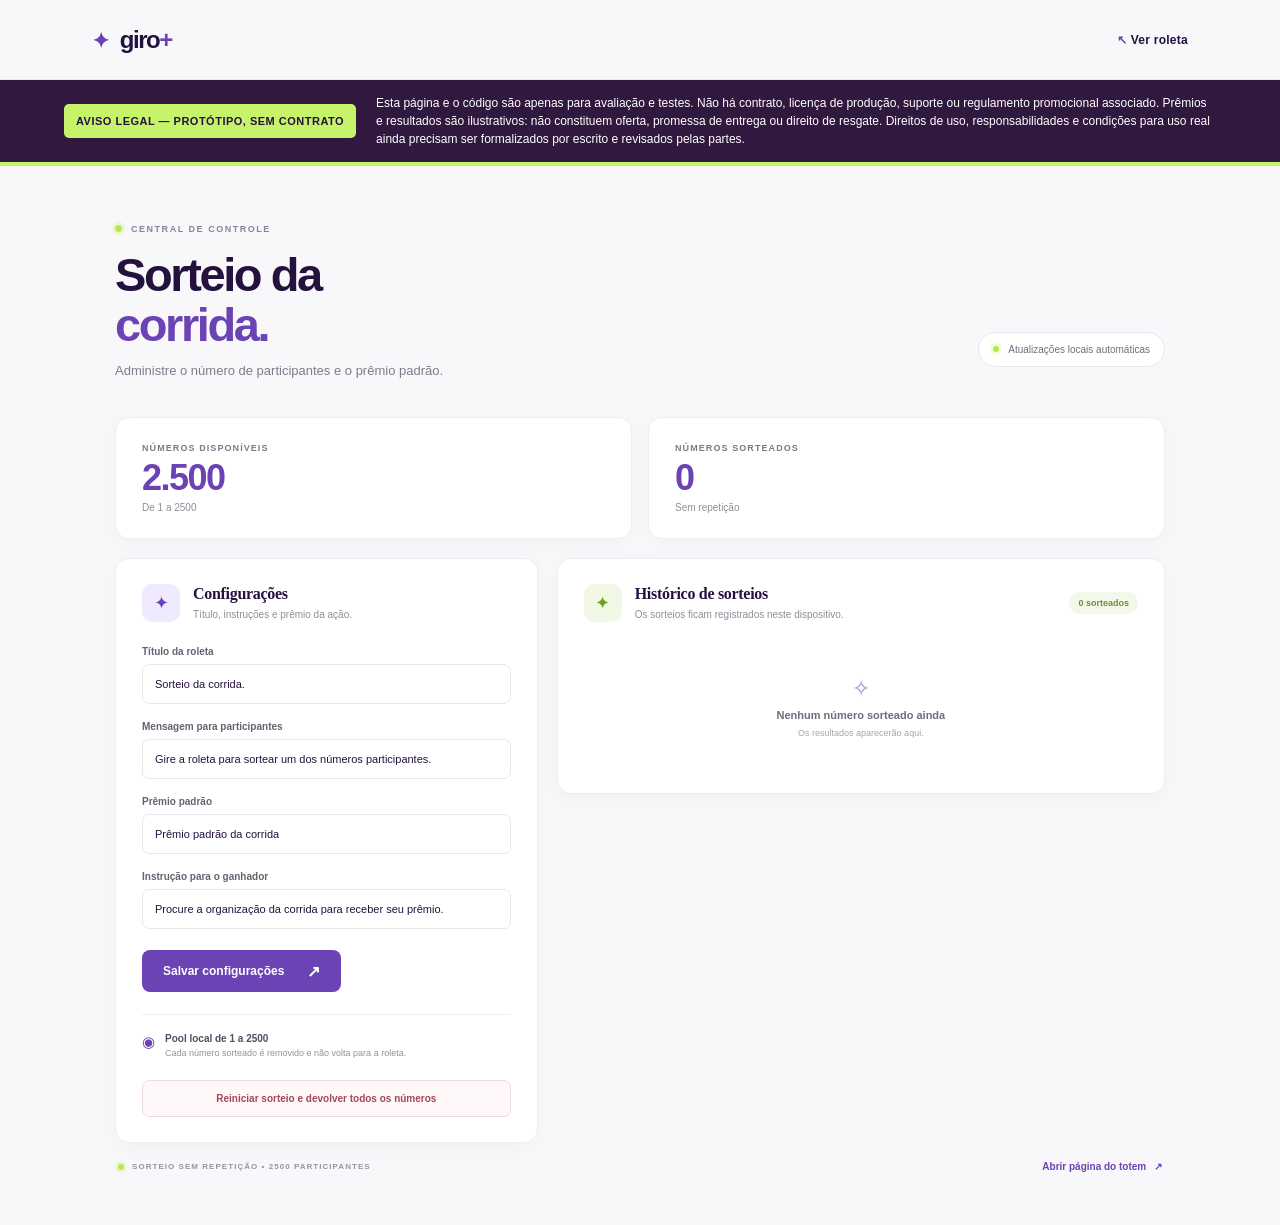
==== admin.html @ d80c9647 "working dir" ====
<!doctype html>
<html lang="pt-BR"><head><meta charset="utf-8"><meta name="viewport" content="width=device-width,initial-scale=1"><meta name="theme-color" content="#24123e"><title>Admin - Giro+</title><link rel="stylesheet" href="style.css"><link rel="stylesheet" href="legal.css"><link rel="stylesheet" href="raffle.css"></head>
<body class="admin-page"><header class="topbar"><a class="brand" href="index.html"><span class="brand-mark">&#10022;</span> giro<span class="brand-light">+</span></a><a class="admin-link" href="index.html"><span>&#8598;</span> Ver roleta</a></header>
<aside class="prototype-legal" role="note"><strong class="legal-badge">AVISO LEGAL &mdash; PROT&Oacute;TIPO, SEM CONTRATO</strong><p>Esta p&aacute;gina e o c&oacute;digo s&atilde;o apenas para avalia&ccedil;&atilde;o e testes. N&atilde;o h&aacute; contrato, licen&ccedil;a de produ&ccedil;&atilde;o, suporte ou regulamento promocional associado. Pr&ecirc;mios e resultados s&atilde;o ilustrativos: n&atilde;o constituem oferta, promessa de entrega ou direito de resgate. Direitos de uso, responsabilidades e condi&ccedil;&otilde;es para uso real ainda precisam ser formalizados por escrito e revisados pelas partes.</p></aside>
<main class="admin-shell"><section class="admin-heading"><div><span class="eyebrow"><i></i> CENTRAL DE CONTROLE</span><h1>Sorteio da<br><em>corrida.</em></h1><p>Administre o n&uacute;mero de participantes e o pr&ecirc;mio padr&atilde;o.</p></div><div class="live-pill"><i></i> Atualiza&ccedil;&otilde;es locais autom&aacute;ticas</div></section>
<div class="raffle-stats"><section class="panel stat-card"><span>N&Uacute;MEROS DISPON&Iacute;VEIS</span><b id="remainingCount">2500</b><small>De 1 a 2500</small></section><section class="panel stat-card"><span>N&Uacute;MEROS SORTEADOS</span><b id="drawnCount">0</b><small>Sem repeti&ccedil;&atilde;o</small></section></div>
<div class="admin-grid"><section class="panel settings-panel"><div class="panel-title"><div class="panel-icon">&#10022;</div><div><h2>Configura&ccedil;&otilde;es</h2><p>T&iacute;tulo, instru&ccedil;&otilde;es e pr&ecirc;mio da a&ccedil;&atilde;o.</p></div></div><form id="settingsForm" class="settings-form"><label>T&iacute;tulo da roleta<input id="titleInput" maxlength="64"></label><label>Mensagem para participantes<input id="subtitleInput" maxlength="110"></label><label>Pr&ecirc;mio padr&atilde;o<input id="prizeNameInput" maxlength="64" placeholder="Ex.: Pr&ecirc;mio da corrida"></label><label>Instru&ccedil;&atilde;o para o ganhador<input id="prizeDescriptionInput" maxlength="130" placeholder="Ex.: Procure a organiza&ccedil;&atilde;o para retirar o pr&ecirc;mio"></label><button class="button button-purple" type="submit">Salvar configura&ccedil;&otilde;es <span>&#8599;</span></button></form><div class="offline-note"><span>&#9673;</span><div><b>Pool local de 1 a 2500</b><small>Cada n&uacute;mero sorteado &eacute; removido e n&atilde;o volta para a roleta.</small></div></div><button id="resetDraw" class="reset-draw" type="button">Reiniciar sorteio e devolver todos os n&uacute;meros</button></section>
<section class="panel history-panel"><div class="panel-title"><div class="panel-icon lime-icon">&#10022;</div><div><h2>Hist&oacute;rico de sorteios</h2><p>Os sorteios ficam registrados neste dispositivo.</p></div><span id="historyCount" class="count-chip">0 sorteados</span></div><div id="winnerHistory" class="winner-history"></div><div id="emptyHistory" class="empty-state"><span>&#10023;</span><b>Nenhum n&uacute;mero sorteado ainda</b><small>Os resultados aparecer&atilde;o aqui.</small></div></section></div>
<section class="admin-bottom"><span><i></i> SORTEIO SEM REPETI&Ccedil;&Atilde;O &bull; 2500 PARTICIPANTES</span><a href="index.html">Abrir p&aacute;gina do totem <b>&#8599;</b></a></section></main><script src="app.js"></script></body></html>
---- style.css ----
:root{--ink:#24123e;--purple:#6b43b5;--lilac:#d8c7ff;--lime:#c7f36b;--paper:#faf9fc;--muted:#878091;--line:#edeaf2}*{box-sizing:border-box}body{margin:0;background:var(--paper);color:var(--ink);font-family:'DM Sans',Arial,sans-serif}.topbar{height:80px;padding:0 7.2%;display:flex;align-items:center;justify-content:space-between;border-bottom:1px solid rgba(36,18,62,.07);position:relative;z-index:2}.brand{text-decoration:none;color:var(--ink);font:800 24px Manrope,sans-serif;letter-spacing:-1.5px}.brand-mark{color:var(--purple);font-size:21px;margin-right:6px}.brand-light{color:var(--purple)}.admin-link{font-size:12px;font-weight:700;letter-spacing:.02em;color:var(--ink);text-decoration:none}.admin-link span{color:var(--purple);margin-left:5px}.wheel-page{min-height:100vh;background:radial-gradient(ellipse at 77% 53%,#f1eaff 0,rgba(241,234,255,.36) 27%,transparent 54%),#faf9fc}.wheel-layout{max-width:1200px;margin:0 auto;min-height:calc(100vh - 140px);padding:48px 7.2% 42px;display:grid;grid-template-columns: .85fr 1.15fr;align-items:center;gap:35px}.wheel-copy{padding-bottom:15px}.eyebrow{display:inline-flex;align-items:center;gap:9px;color:#8d819f;font-size:9px;font-weight:700;letter-spacing:.17em}.eyebrow i,.admin-bottom i,.live-pill i{display:inline-block;width:7px;height:7px;border-radius:50%;background:#b7e84f;box-shadow:0 0 0 3px rgba(199,243,107,.25)}h1,h2,p{margin-top:0}.wheel-copy h1,.admin-heading h1{font:600 clamp(47px,5.2vw,68px)/1.06 Manrope,sans-serif;letter-spacing:-3.6px;margin:23px 0 17px}.wheel-copy h1 em,.admin-heading h1 em{font-style:normal;color:var(--purple)}.wheel-copy>p,.admin-heading p{color:#817b8a;font-size:14px;line-height:1.7;margin:0 0 30px}.wheel-cta{display:flex;align-items:center;gap:16px;flex-wrap:wrap}.button{height:49px;padding:0 21px;border:0;border-radius:8px;font:700 12px 'DM Sans',sans-serif;display:inline-flex;align-items:center;justify-content:center;gap:23px;cursor:pointer;transition:transform .18s,box-shadow .18s}.button:hover{transform:translateY(-2px);box-shadow:0 8px 20px #24123e1c}.button:disabled{opacity:.55;cursor:wait;transform:none}.button span{font-size:16px}.button-lime{background:var(--lime);color:var(--ink)}.button-purple{background:var(--purple);color:white}.button-dark{background:var(--ink);color:white}.prize-count{font-size:11px;color:#918a9a}.event-note{display:flex;align-items:center;gap:12px;margin-top:53px;color:#817b8a;font-size:11px;line-height:1.7}.event-note strong{color:var(--ink);font-weight:700}.note-icon{width:34px;height:34px;background:#eee7fc;color:var(--purple);border-radius:10px;display:grid;place-items:center;font-size:17px}.wheel-stage{display:flex;align-items:center;flex-direction:column;position:relative}.wheel-glow{position:absolute;width:min(90%,470px);aspect-ratio:1;border-radius:50%;background:#d6c3ff52;filter:blur(32px);top:6%;}.wheel-frame{position:relative;width:min(100%,460px);aspect-ratio:1;padding:16px;border-radius:50%;background:white;box-shadow:0 25px 65px #42246d20,0 0 0 1px #ece4f8;z-index:1}.wheel-frame:before{content:'';position:absolute;inset:7px;border:1px solid #e8ddfb;border-radius:50%;pointer-events:none}.wheel-frame svg{height:100%;width:100%;border-radius:50%;transition:transform 5.4s cubic-bezier(.12,.73,.08,1)}.wheel-pointer{position:absolute;z-index:2;top:-2px;left:50%;transform:translateX(-50%);width:0;height:0;border-left:14px solid transparent;border-right:14px solid transparent;border-top:36px solid var(--lime);filter:drop-shadow(0 3px 2px #421c5830)}.wheel-hub{position:absolute;z-index:2;top:50%;left:50%;transform:translate(-50%,-50%);width:73px;height:73px;border-radius:50%;background:white;box-shadow:0 3px 15px #24123e2b;display:flex;align-items:center;justify-content:center;font:800 18px Manrope;letter-spacing:-1px}.wheel-hub b{color:var(--purple)}.wheel-caption{display:flex;align-items:center;gap:12px;margin-top:22px;color:#988ea6;font-size:8px;letter-spacing:.15em;font-weight:700}.caption-line{height:1px;width:29px;background:#dcd3e8}.footer{height:60px;padding:0 7.2%;display:flex;align-items:center;justify-content:space-between;border-top:1px solid #eeeaf3;color:#9a93a2;font-size:8px;font-weight:700;letter-spacing:.13em}.footer b{color:var(--purple);font-size:12px;margin:0 4px}.result-dialog{width:min(410px,calc(100% - 32px));border:0;border-radius:18px;padding:39px;text-align:center;color:var(--ink);box-shadow:0 25px 100px #24123e42;overflow:visible}.result-dialog::backdrop{background:#211136a8;backdrop-filter:blur(5px)}.result-dialog .eyebrow{justify-content:center}.dialog-close{position:absolute;right:14px;top:12px;border:0;background:transparent;font-size:25px;color:#93899f;cursor:pointer}.result-image{height:115px;width:150px;margin:24px auto 13px;border-radius:15px;background:#f2ecfb center/cover no-repeat;display:grid;place-items:center;color:var(--purple);font-size:34px}.result-dialog h2{font:800 28px Manrope;letter-spacing:-1px;margin:0 0 8px}.result-dialog p{color:#817b8a;font-size:13px;line-height:1.6;margin:0 0 20px}.winner-mark{position:absolute;top:91px;right:90px;color:#a77cf1}.admin-page{background:#f8f7fa;min-height:100vh}.admin-shell{max-width:1120px;margin:0 auto;padding:52px 35px 35px}.admin-heading{display:flex;align-items:flex-end;justify-content:space-between;margin-bottom:35px}.admin-heading h1{font-size:47px;margin:14px 0 10px;letter-spacing:-2.4px}.admin-heading p{margin-bottom:0;font-size:13px}.live-pill{margin-bottom:15px;border:1px solid #e9e5ef;background:white;padding:11px 14px;border-radius:30px;color:#726b7b;font-size:10px;display:flex;align-items:center;gap:9px}.live-pill i{width:6px;height:6px}.admin-grid{display:grid;grid-template-columns:.82fr 1.18fr;gap:19px;align-items:start}.panel{background:white;border:1px solid #efedf2;border-radius:14px;padding:25px 26px;box-shadow:0 5px 20px #29164908}.panel-title{display:flex;align-items:center;gap:13px;margin-bottom:24px}.panel-icon{height:38px;width:38px;display:grid;place-items:center;border-radius:10px;background:#f0eafe;color:var(--purple);font-size:18px}.lime-icon{background:#f2f8e6;color:#739f26}.panel-title h2{font:700 16px Manrope;margin:0 0 4px;letter-spacing:-.3px}.panel-title p{font-size:10px;color:#928c99;margin:0;line-height:1.5}.settings-form,.prize-form{display:flex;flex-direction:column;gap:16px}.settings-form label,.prize-form label{display:flex;flex-direction:column;gap:7px;color:#686170;font-size:10px;font-weight:700}.settings-form input,.prize-form input:not([type=file]){width:100%;height:40px;border:1px solid #e9e6ed;border-radius:7px;padding:0 12px;color:var(--ink);font:500 11px 'DM Sans',sans-serif;outline:none;background:white}.settings-form input:focus,.prize-form input:focus{border-color:#a889dc;box-shadow:0 0 0 3px #6b43b514}.settings-form .button{margin-top:4px;width:max-content;height:42px}.offline-note{border-top:1px solid #f0edf3;margin-top:22px;padding-top:18px;display:flex;gap:10px;color:var(--purple);font-size:15px}.offline-note div{display:flex;flex-direction:column;gap:4px}.offline-note b{font-size:10px;color:#554d61}.offline-note small{font-size:9px;color:#96909d}.prizes-title{margin-bottom:20px}.count-chip{margin-left:auto;padding:6px 9px;background:#f4f8eb;border-radius:20px;color:#718b38;font-size:9px;font-weight:700;white-space:nowrap}.prize-form{padding:17px;background:#faf9fc;border:1px solid #f0edf4;border-radius:10px;gap:12px}.form-row{display:grid;grid-template-columns:1fr 90px;gap:12px}.prize-form input:not([type=file]){height:36px;background:white}.image-row{display:flex;align-items:center;gap:12px}.image-picker{height:49px;flex:1;border:1px dashed #dcd5e6;border-radius:7px;padding:0 11px;flex-direction:row!important;align-items:center;cursor:pointer}.image-picker input{position:absolute;width:1px;height:1px;opacity:0}.upload-icon{height:27px;width:27px;border-radius:7px;background:#efe9fa;display:grid;place-items:center;color:var(--purple);font-size:15px}.image-picker span:last-child{display:flex;flex-direction:column;gap:3px}.image-picker b{font-size:9px;color:#5e5668}.image-picker small{font-size:8px;color:#9b95a1;font-weight:400}.image-preview{width:50px;height:49px;border-radius:7px;background:#f0eafe center/cover;display:grid;place-items:center;color:var(--purple);font-size:18px}.prize-form>.button{height:40px;width:max-content;font-size:10px}.prize-list{margin-top:8px}.prize-row{display:flex;align-items:center;gap:12px;padding:13px 1px;border-bottom:1px solid #f0edf2}.prize-thumb{width:42px;height:42px;border-radius:9px;flex:none;display:grid;place-items:center;background:#f1ebfa center/cover;color:var(--purple);font-size:17px}.prize-info{min-width:0;flex:1}.prize-info b{display:block;font-size:11px;color:#383043;white-space:nowrap;overflow:hidden;text-overflow:ellipsis}.prize-info small{display:block;color:#938d9a;font-size:9px;margin-top:4px;white-space:nowrap;overflow:hidden;text-overflow:ellipsis}.stock-control{display:flex;align-items:center;gap:7px;color:#706a77;font-size:10px}.stock-control button,.delete-prize{border:0;background:#f4f1f7;color:#6b43b5;border-radius:6px;width:24px;height:24px;font-weight:700;cursor:pointer}.delete-prize{margin-left:7px;color:#a38ea8;background:transparent;font-size:15px}.empty-state{padding:30px 10px;display:flex;flex-direction:column;align-items:center;gap:7px;color:#aaa2b1}.empty-state span{font-size:22px;color:#a88ad8}.empty-state b{font-size:11px;color:#716a7b}.empty-state small{font-size:9px}.admin-bottom{display:flex;justify-content:space-between;padding:18px 3px;color:#9a93a2;font-size:8px;letter-spacing:.13em;font-weight:700}.admin-bottom span{display:flex;align-items:center;gap:8px}.admin-bottom i{width:6px;height:6px}.admin-bottom a{font-size:10px;letter-spacing:0;text-decoration:none;color:var(--purple)}.admin-bottom b{margin-left:5px}
.form-actions{display:flex;align-items:center;gap:13px}.cancel-edit{border:0;background:transparent;color:#82798c;font:600 10px 'DM Sans',sans-serif;cursor:pointer}.prize-row .edit-prize{border:0;background:#f4f1f7;color:#6b43b5;border-radius:6px;padding:6px 8px;font:600 9px 'DM Sans',sans-serif;cursor:pointer}
@media(max-width:800px){.topbar{height:67px;padding:0 22px}.wheel-layout{grid-template-columns:1fr;padding:44px 24px 35px;gap:28px}.wheel-copy{text-align:center}.wheel-copy h1{font-size:52px;margin:17px 0 12px}.wheel-copy>p{margin-bottom:21px}.wheel-cta{justify-content:center}.event-note{justify-content:center;margin-top:22px}.wheel-frame{width:min(88vw,410px)}.wheel-stage{order:2}.footer{padding:0 22px}.admin-shell{padding:36px 20px 25px}.admin-heading{align-items:flex-start;flex-direction:column;gap:13px}.admin-heading h1{font-size:43px}.live-pill{margin:0}.admin-grid{grid-template-columns:1fr}.settings-panel,.prizes-panel{padding:21px}.admin-bottom{gap:15px;align-items:flex-start;flex-direction:column}}@media(max-width:420px){.wheel-copy h1{font-size:44px}.wheel-frame{padding:12px}.wheel-caption{font-size:7px;gap:7px}.wheel-caption .caption-line{width:18px}.prizes-title{flex-wrap:wrap}.count-chip{margin-left:auto}}
---- legal.css ----
.prototype-legal {
  position: relative;
  z-index: 5;
  display: grid;
  grid-template-columns: max-content minmax(0, 1fr);
  align-items: center;
  gap: 14px 20px;
  padding: 14px clamp(18px, 5vw, 72px);
  border-bottom: 4px solid #c7f36b;
  background: #30183f;
  color: #fff;
  font: 500 12px/1.5 Arial, sans-serif;
}

.prototype-legal .legal-badge {
  padding: 9px 12px;
  border-radius: 5px;
  background: #c7f36b;
  color: #24123e;
  font-size: 11px;
  font-weight: 800;
  letter-spacing: .045em;
  white-space: nowrap;
}

.prototype-legal p {
  max-width: 1450px;
  margin: 0;
}

.wheel-page .wheel-layout {
  min-height: 0;
}

@media (max-width: 800px) {
  .prototype-legal {
    grid-template-columns: 1fr;
    gap: 7px;
    padding: 10px 14px;
    font-size: 11px;
    line-height: 1.35;
  }

  .prototype-legal .legal-badge {
    justify-self: start;
    padding: 6px 9px;
    font-size: 10px;
  }
}
---- raffle.css ----
.raffle-stats {
  display: grid;
  grid-template-columns: repeat(2, minmax(0, 1fr));
  gap: 16px;
  margin-bottom: 19px;
}

.stat-card {
  display: flex;
  min-height: 122px;
  flex-direction: column;
  align-items: flex-start;
  justify-content: center;
  gap: 5px;
}

.stat-card > span {
  color: #80788a;
  font-size: 9px;
  font-weight: 800;
  letter-spacing: .12em;
}

.stat-card > b {
  color: #6b43b5;
  font: 800 36px/1.1 Manrope, Arial, sans-serif;
  letter-spacing: -1.5px;
}

.stat-card > small {
  color: #928c99;
  font-size: 10px;
}

.settings-form label {
  margin-bottom: 1px;
}

.reset-draw {
  width: 100%;
  margin-top: 22px;
  padding: 12px;
  border: 1px solid #eedbdf;
  border-radius: 7px;
  background: #fff8f8;
  color: #a3475a;
  font: 700 10px 'DM Sans', Arial, sans-serif;
  cursor: pointer;
}

.winner-history {
  max-height: 430px;
  overflow-y: auto;
}

.winner-row {
  display: flex;
  align-items: center;
  gap: 12px;
  padding: 13px 2px;
  border-bottom: 1px solid #f0edf2;
}

.winner-order {
  display: grid;
  width: 29px;
  height: 29px;
  flex: none;
  place-items: center;
  border-radius: 8px;
  background: #f0eafe;
  color: #6b43b5;
  font-size: 10px;
  font-weight: 800;
}

.winner-row b {
  flex: 1;
  color: #383043;
  font: 700 13px Manrope, Arial, sans-serif;
}

.winner-row small {
  color: #928c99;
  font-size: 9px;
}

.number-result-image {
  width: 210px;
  height: 130px;
  background: #f0eafe;
  color: #6b43b5;
  font: 800 42px Manrope, Arial, sans-serif;
}

@media (max-width: 800px) {
  .raffle-stats {
    gap: 10px;
  }

  .stat-card {
    min-height: 105px;
    padding: 17px;
  }

  .stat-card > b {
    font-size: 30px;
  }

  .winner-row small {
    max-width: 125px;
    text-align: right;
  }
}
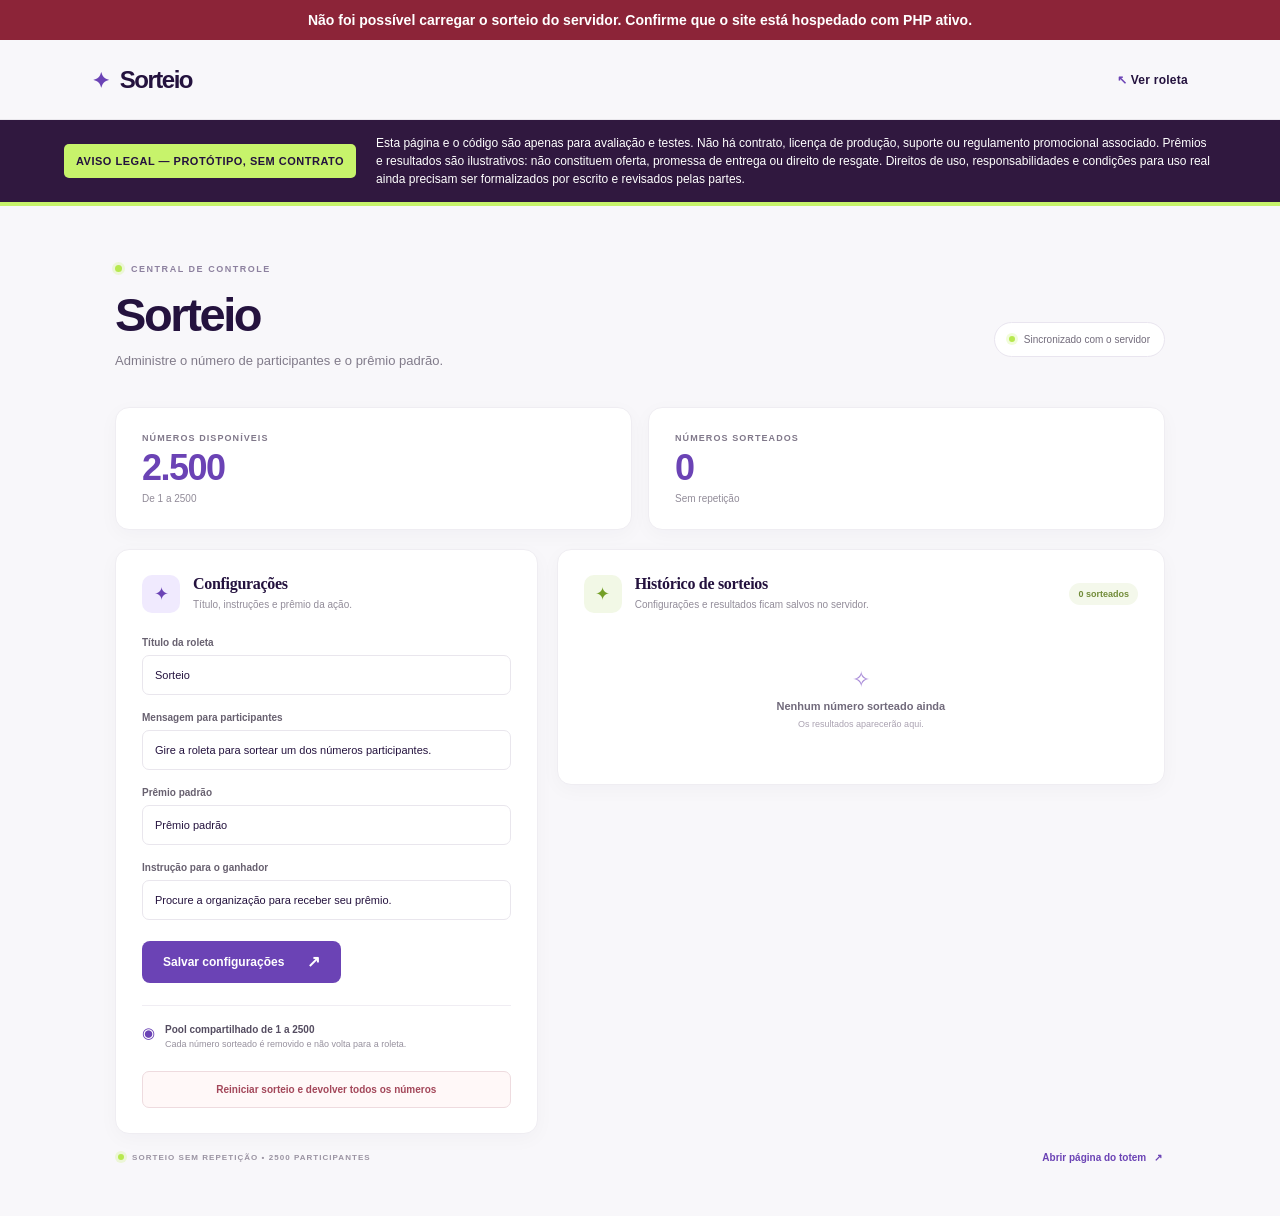
==== commit 61852b46: "whitelablezando" ====
--- a/admin.html
+++ b/admin.html
@@ -1,9 +1,9 @@
 <!doctype html>
-<html lang="pt-BR"><head><meta charset="utf-8"><meta name="viewport" content="width=device-width,initial-scale=1"><meta name="theme-color" content="#24123e"><title>Admin - Giro+</title><link rel="stylesheet" href="style.css"><link rel="stylesheet" href="legal.css"><link rel="stylesheet" href="raffle.css"></head>
-<body class="admin-page"><header class="topbar"><a class="brand" href="index.html"><span class="brand-mark">&#10022;</span> giro<span class="brand-light">+</span></a><a class="admin-link" href="index.html"><span>&#8598;</span> Ver roleta</a></header>
+<html lang="pt-BR"><head><meta charset="utf-8"><meta name="viewport" content="width=device-width,initial-scale=1"><meta name="theme-color" content="#24123e"><title>Admin - Sorteio</title><link rel="stylesheet" href="style.css?v=2"><link rel="stylesheet" href="legal.css?v=2"><link rel="stylesheet" href="raffle.css?v=2"></head>
+<body class="admin-page"><header class="topbar"><a class="brand" href="index.html"><span class="brand-mark">&#10022;</span> Sorteio</a><a class="admin-link" href="index.html"><span>&#8598;</span> Ver roleta</a></header>
 <aside class="prototype-legal" role="note"><strong class="legal-badge">AVISO LEGAL &mdash; PROT&Oacute;TIPO, SEM CONTRATO</strong><p>Esta p&aacute;gina e o c&oacute;digo s&atilde;o apenas para avalia&ccedil;&atilde;o e testes. N&atilde;o h&aacute; contrato, licen&ccedil;a de produ&ccedil;&atilde;o, suporte ou regulamento promocional associado. Pr&ecirc;mios e resultados s&atilde;o ilustrativos: n&atilde;o constituem oferta, promessa de entrega ou direito de resgate. Direitos de uso, responsabilidades e condi&ccedil;&otilde;es para uso real ainda precisam ser formalizados por escrito e revisados pelas partes.</p></aside>
-<main class="admin-shell"><section class="admin-heading"><div><span class="eyebrow"><i></i> CENTRAL DE CONTROLE</span><h1>Sorteio da<br><em>corrida.</em></h1><p>Administre o n&uacute;mero de participantes e o pr&ecirc;mio padr&atilde;o.</p></div><div class="live-pill"><i></i> Atualiza&ccedil;&otilde;es locais autom&aacute;ticas</div></section>
+<main class="admin-shell"><section class="admin-heading"><div><span class="eyebrow"><i></i> CENTRAL DE CONTROLE</span><h1>Sorteio</h1><p>Administre o n&uacute;mero de participantes e o pr&ecirc;mio padr&atilde;o.</p></div><div class="live-pill"><i></i> Sincronizado com o servidor</div></section>
 <div class="raffle-stats"><section class="panel stat-card"><span>N&Uacute;MEROS DISPON&Iacute;VEIS</span><b id="remainingCount">2500</b><small>De 1 a 2500</small></section><section class="panel stat-card"><span>N&Uacute;MEROS SORTEADOS</span><b id="drawnCount">0</b><small>Sem repeti&ccedil;&atilde;o</small></section></div>
-<div class="admin-grid"><section class="panel settings-panel"><div class="panel-title"><div class="panel-icon">&#10022;</div><div><h2>Configura&ccedil;&otilde;es</h2><p>T&iacute;tulo, instru&ccedil;&otilde;es e pr&ecirc;mio da a&ccedil;&atilde;o.</p></div></div><form id="settingsForm" class="settings-form"><label>T&iacute;tulo da roleta<input id="titleInput" maxlength="64"></label><label>Mensagem para participantes<input id="subtitleInput" maxlength="110"></label><label>Pr&ecirc;mio padr&atilde;o<input id="prizeNameInput" maxlength="64" placeholder="Ex.: Pr&ecirc;mio da corrida"></label><label>Instru&ccedil;&atilde;o para o ganhador<input id="prizeDescriptionInput" maxlength="130" placeholder="Ex.: Procure a organiza&ccedil;&atilde;o para retirar o pr&ecirc;mio"></label><button class="button button-purple" type="submit">Salvar configura&ccedil;&otilde;es <span>&#8599;</span></button></form><div class="offline-note"><span>&#9673;</span><div><b>Pool local de 1 a 2500</b><small>Cada n&uacute;mero sorteado &eacute; removido e n&atilde;o volta para a roleta.</small></div></div><button id="resetDraw" class="reset-draw" type="button">Reiniciar sorteio e devolver todos os n&uacute;meros</button></section>
-<section class="panel history-panel"><div class="panel-title"><div class="panel-icon lime-icon">&#10022;</div><div><h2>Hist&oacute;rico de sorteios</h2><p>Os sorteios ficam registrados neste dispositivo.</p></div><span id="historyCount" class="count-chip">0 sorteados</span></div><div id="winnerHistory" class="winner-history"></div><div id="emptyHistory" class="empty-state"><span>&#10023;</span><b>Nenhum n&uacute;mero sorteado ainda</b><small>Os resultados aparecer&atilde;o aqui.</small></div></section></div>
-<section class="admin-bottom"><span><i></i> SORTEIO SEM REPETI&Ccedil;&Atilde;O &bull; 2500 PARTICIPANTES</span><a href="index.html">Abrir p&aacute;gina do totem <b>&#8599;</b></a></section></main><script src="app.js"></script></body></html>
+<div class="admin-grid"><section class="panel settings-panel"><div class="panel-title"><div class="panel-icon">&#10022;</div><div><h2>Configura&ccedil;&otilde;es</h2><p>T&iacute;tulo, instru&ccedil;&otilde;es e pr&ecirc;mio da a&ccedil;&atilde;o.</p></div></div><form id="settingsForm" class="settings-form"><label>T&iacute;tulo da roleta<input id="titleInput" maxlength="64"></label><label>Mensagem para participantes<input id="subtitleInput" maxlength="110"></label><label>Pr&ecirc;mio padr&atilde;o<input id="prizeNameInput" maxlength="64" placeholder="Ex.: Pr&ecirc;mio"></label><label>Instru&ccedil;&atilde;o para o ganhador<input id="prizeDescriptionInput" maxlength="130" placeholder="Ex.: Procure a organiza&ccedil;&atilde;o para retirar o pr&ecirc;mio"></label><button class="button button-purple" type="submit">Salvar configura&ccedil;&otilde;es <span>&#8599;</span></button></form><div class="offline-note"><span>&#9673;</span><div><b>Pool compartilhado de 1 a 2500</b><small>Cada n&uacute;mero sorteado &eacute; removido e n&atilde;o volta para a roleta.</small></div></div><button id="resetDraw" class="reset-draw" type="button">Reiniciar sorteio e devolver todos os n&uacute;meros</button></section>
+<section class="panel history-panel"><div class="panel-title"><div class="panel-icon lime-icon">&#10022;</div><div><h2>Hist&oacute;rico de sorteios</h2><p>Configurações e resultados ficam salvos no servidor.</p></div><span id="historyCount" class="count-chip">0 sorteados</span></div><div id="winnerHistory" class="winner-history"></div><div id="emptyHistory" class="empty-state"><span>&#10023;</span><b>Nenhum n&uacute;mero sorteado ainda</b><small>Os resultados aparecer&atilde;o aqui.</small></div></section></div>
+<section class="admin-bottom"><span><i></i> SORTEIO SEM REPETI&Ccedil;&Atilde;O &bull; 2500 PARTICIPANTES</span><a href="index.html">Abrir p&aacute;gina do totem <b>&#8599;</b></a></section></main><script src="app.js?v=2"></script></body></html>
--- a/raffle.css
+++ b/raffle.css
@@ -112,3 +112,5 @@
     text-align: right;
   }
 }
+
+.server-error{position:sticky;top:0;z-index:1000;padding:12px 20px;background:#8c2438;color:#fff;text-align:center;font:600 14px Arial,sans-serif}
